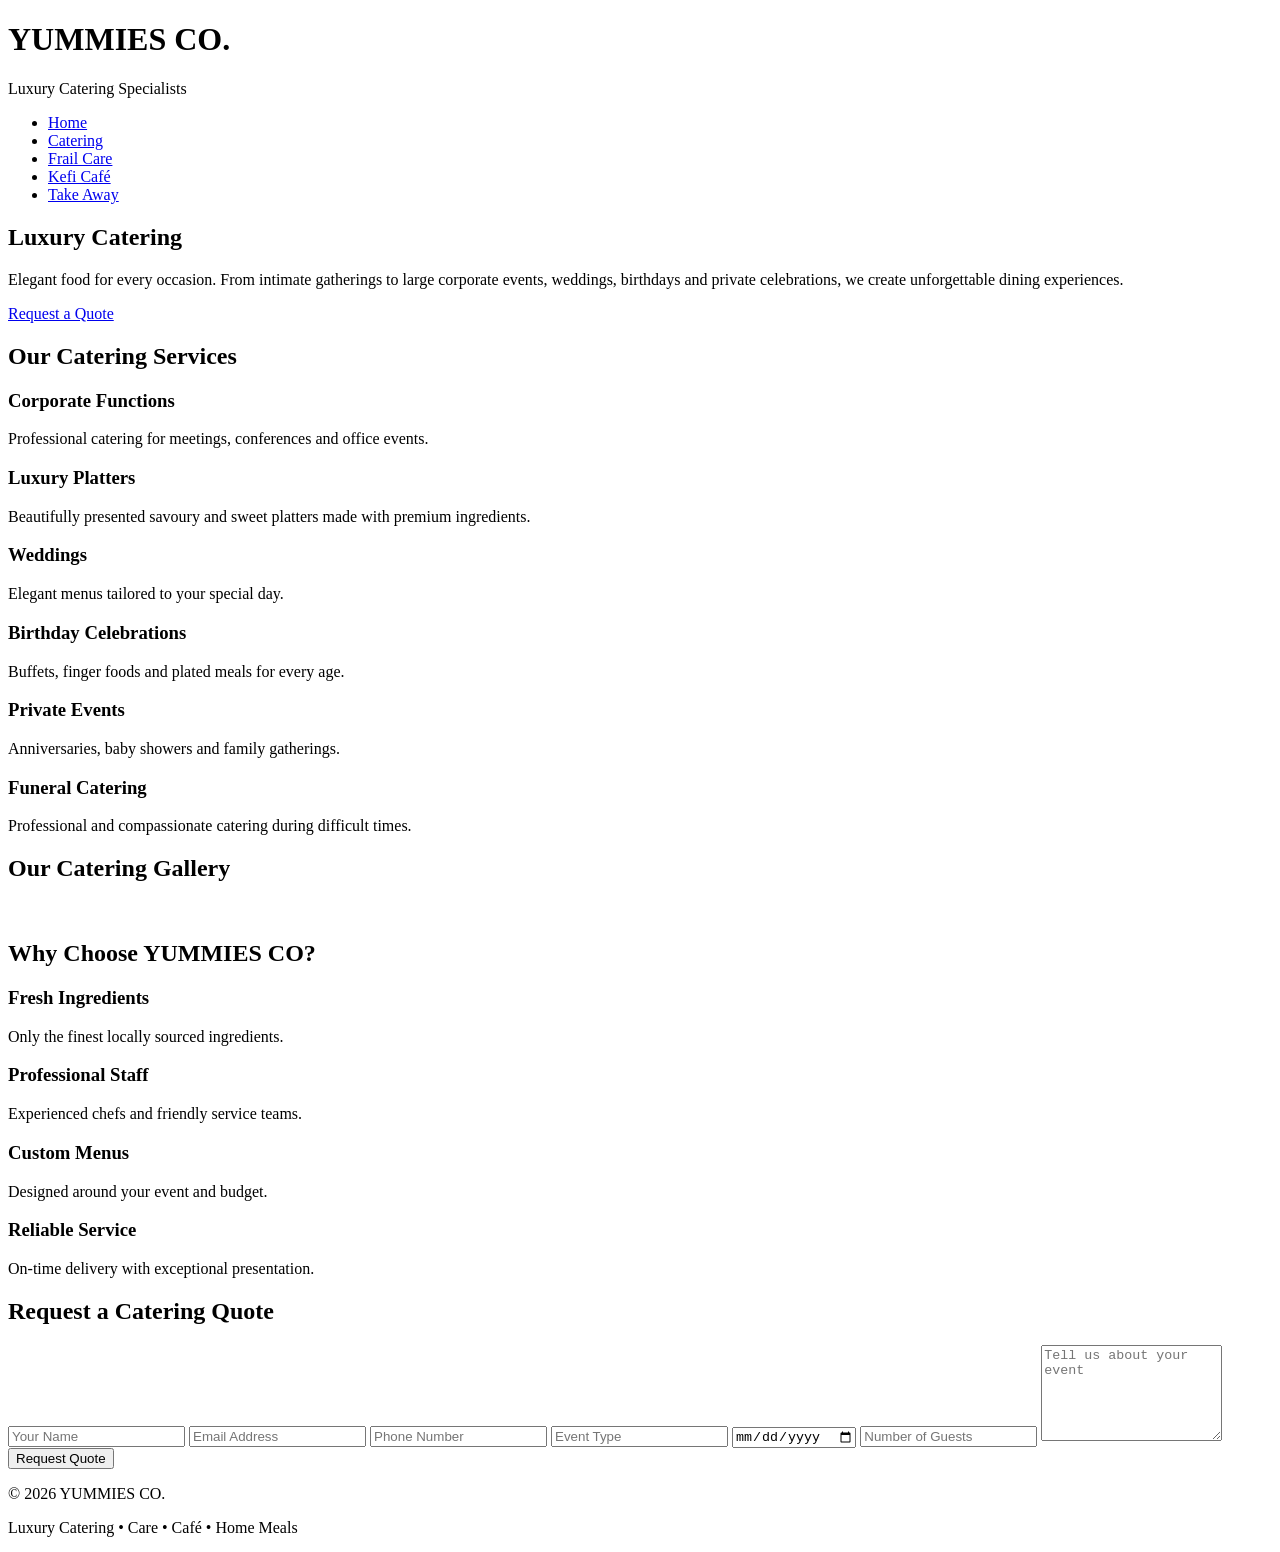
==== catering.html @ b4af62aa "Create catering.html" ====
<!DOCTYPE html>
<html lang="en">
<head>

<meta charset="UTF-8">
<meta name="viewport" content="width=device-width, initial-scale=1.0">

<title>YUMMIES CO. | Catering</title>

<link rel="stylesheet" href="style.css">

<link href="https://fonts.googleapis.com/css2?family=Cinzel:wght@400;600;700&family=Poppins:wght@300;400;500;600&display=swap" rel="stylesheet">

</head>

<body>

<header>

<div class="logo">
<h1>YUMMIES CO.</h1>
<p>Luxury Catering Specialists</p>
</div>

<nav>
<ul>
<li><a href="index.html">Home</a></li>
<li><a href="catering.html" class="active">Catering</a></li>
<li><a href="frailcare.html">Frail Care</a></li>
<li><a href="kefi.html">Kefi Café</a></li>
<li><a href="takeaway.html">Take Away</a></li>
</ul>
</nav>

</header>

<section class="hero catering-hero">

<div class="hero-text">

<h1>Luxury Catering</h1>

<p>
Elegant food for every occasion. From intimate gatherings to large corporate events, weddings, birthdays and private celebrations, we create unforgettable dining experiences.
</p>

<a href="#quote" class="btn">Request a Quote</a>

</div>

</section>

<section class="services">

<h2>Our Catering Services</h2>

<div class="service-grid">

<div class="card">
<h3>Corporate Functions</h3>
<p>Professional catering for meetings, conferences and office events.</p>
</div>

<div class="card">
<h3>Luxury Platters</h3>
<p>Beautifully presented savoury and sweet platters made with premium ingredients.</p>
</div>

<div class="card">
<h3>Weddings</h3>
<p>Elegant menus tailored to your special day.</p>
</div>

<div class="card">
<h3>Birthday Celebrations</h3>
<p>Buffets, finger foods and plated meals for every age.</p>
</div>

<div class="card">
<h3>Private Events</h3>
<p>Anniversaries, baby showers and family gatherings.</p>
</div>

<div class="card">
<h3>Funeral Catering</h3>
<p>Professional and compassionate catering during difficult times.</p>
</div>

</div>

</section>

<section class="gallery">

<h2>Our Catering Gallery</h2>

<div class="gallery-grid">

<img src="images/catering1.jpg" alt="">
<img src="images/catering2.jpg" alt="">
<img src="images/catering3.jpg" alt="">
<img src="images/catering4.jpg" alt="">
<img src="images/catering5.jpg" alt="">
<img src="images/catering6.jpg" alt="">
<img src="images/catering7.jpg" alt="">
<img src="images/catering8.jpg" alt="">
<img src="images/catering9.jpg" alt="">
<img src="images/catering10.jpg" alt="">

</div>

</section>

<section class="why">

<h2>Why Choose YUMMIES CO?</h2>

<div class="service-grid">

<div class="card">
<h3>Fresh Ingredients</h3>
<p>Only the finest locally sourced ingredients.</p>
</div>

<div class="card">
<h3>Professional Staff</h3>
<p>Experienced chefs and friendly service teams.</p>
</div>

<div class="card">
<h3>Custom Menus</h3>
<p>Designed around your event and budget.</p>
</div>

<div class="card">
<h3>Reliable Service</h3>
<p>On-time delivery with exceptional presentation.</p>
</div>

</div>

</section>

<section id="quote" class="contact">

<h2>Request a Catering Quote</h2>

<form>

<input type="text" placeholder="Your Name">

<input type="email" placeholder="Email Address">

<input type="text" placeholder="Phone Number">

<input type="text" placeholder="Event Type">

<input type="date">

<input type="number" placeholder="Number of Guests">

<textarea rows="6" placeholder="Tell us about your event"></textarea>

<button type="submit" class="btn">
Request Quote
</button>

</form>

</section>

<footer>

<p>© 2026 YUMMIES CO.</p>

<p>Luxury Catering • Care • Café • Home Meals</p>

</footer>

<script src="script.js"></script>

</body>
</html>
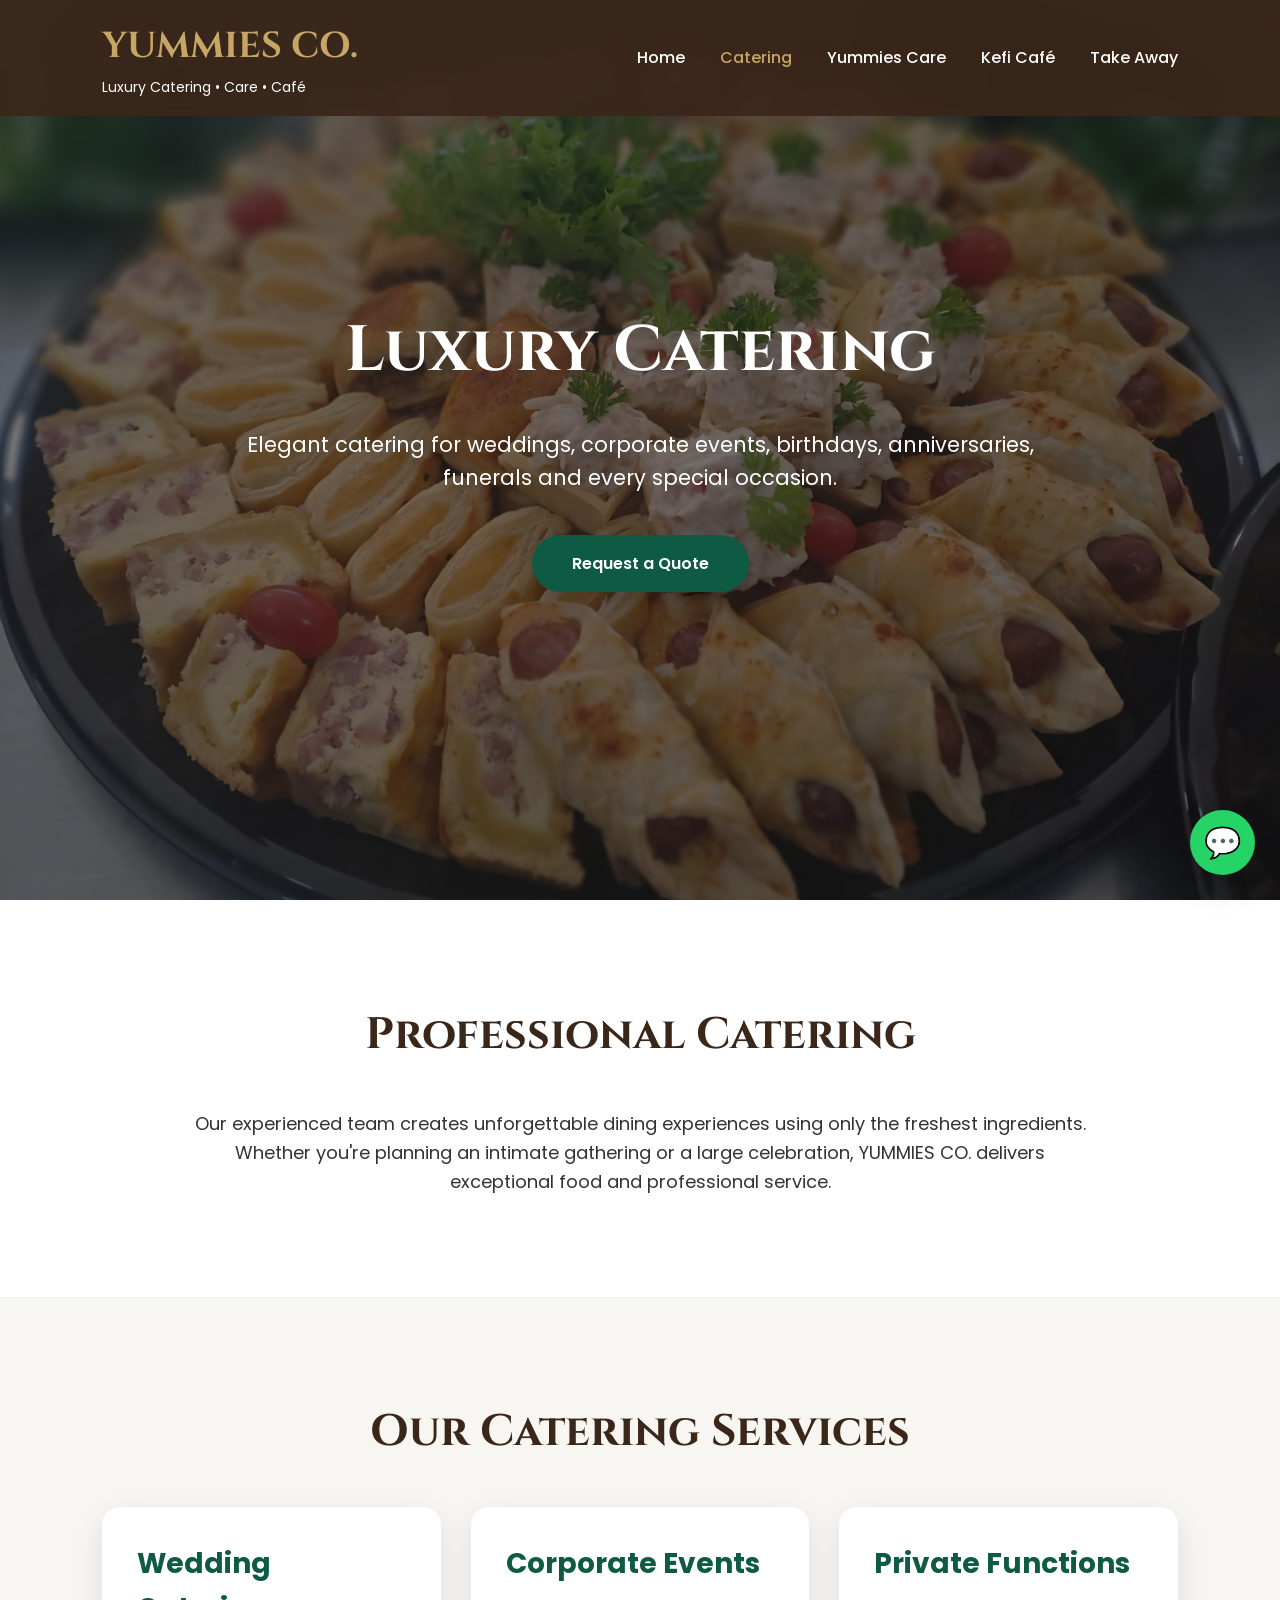
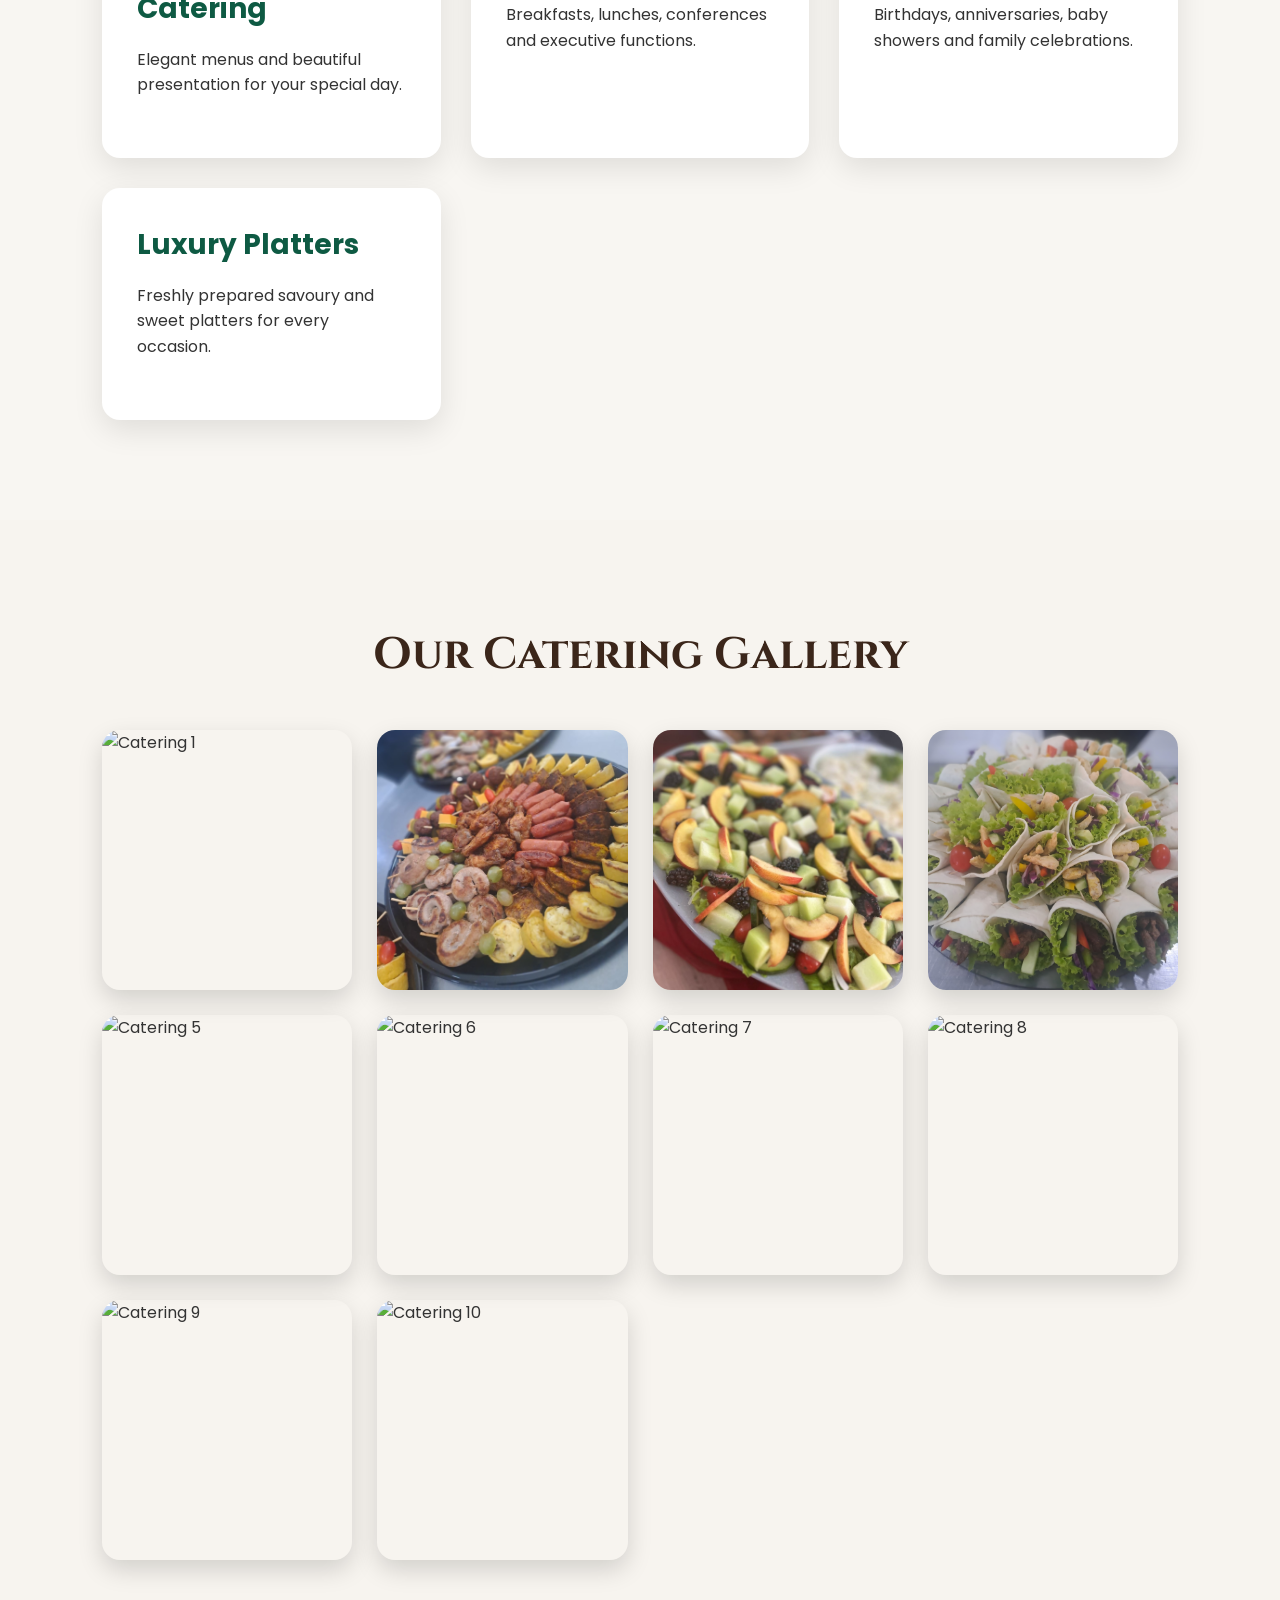
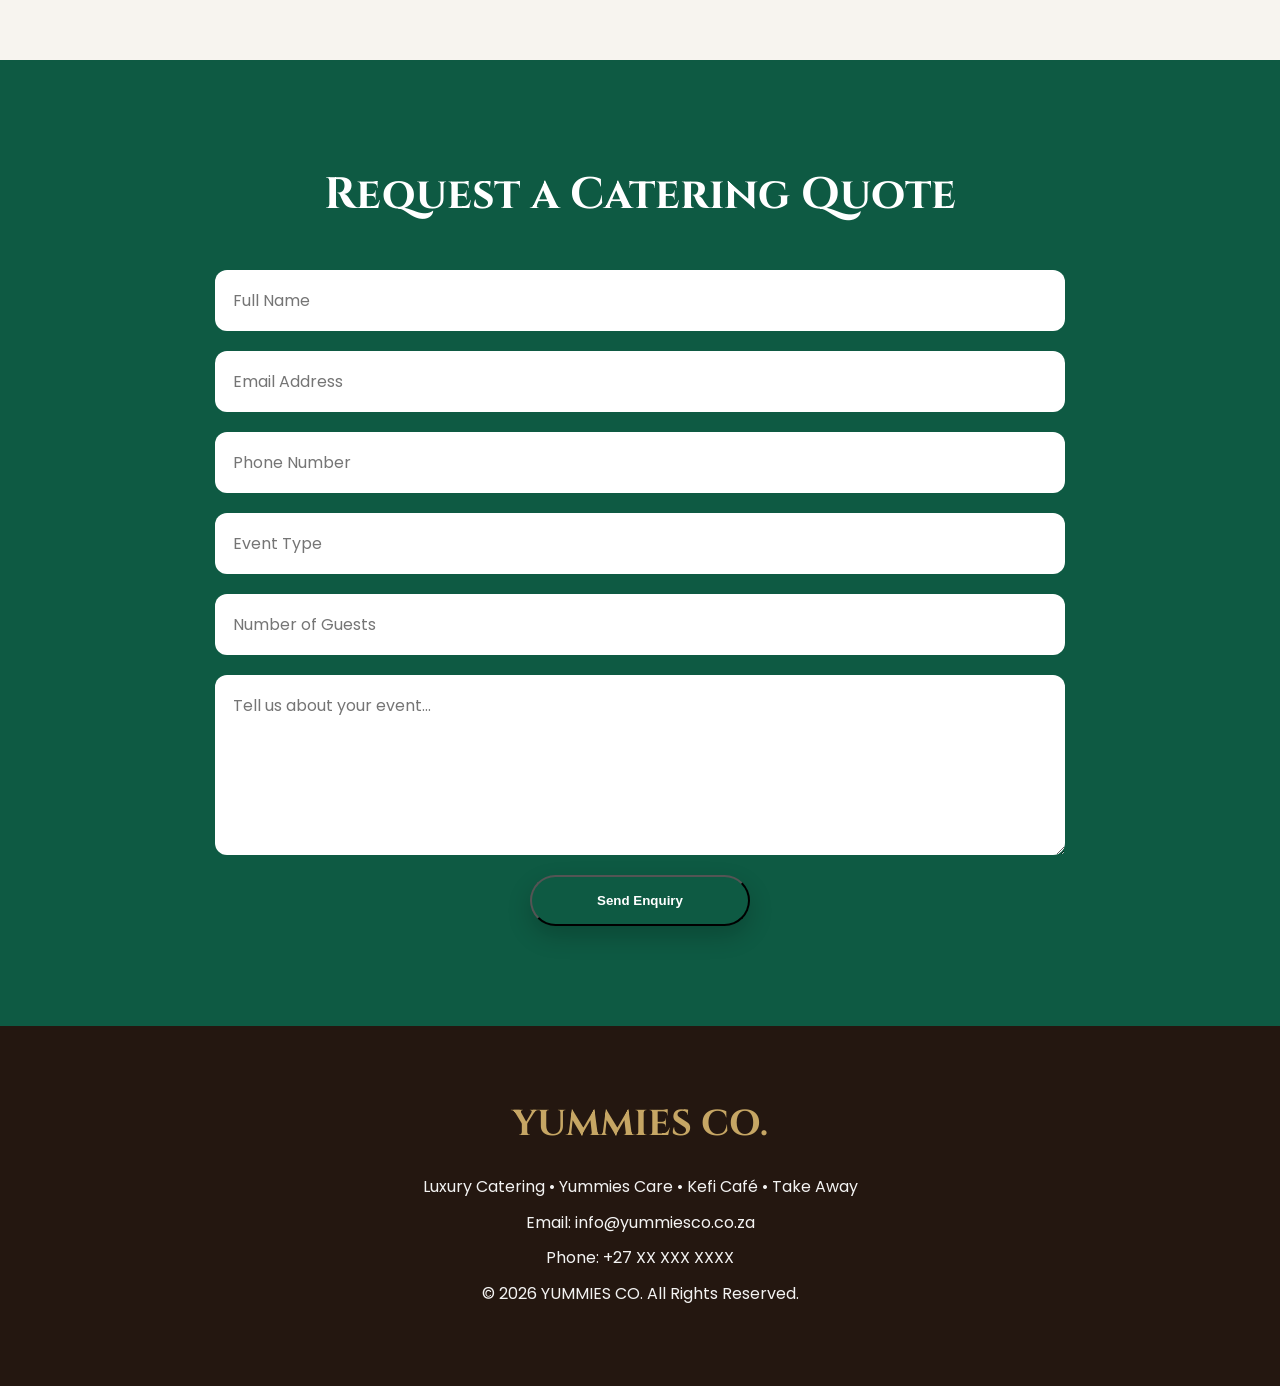
==== commit 2573c5de: "Update catering.html" ====
--- a/catering.html
+++ b/catering.html
@@ -1,5 +1,6 @@
 <!DOCTYPE html>
 <html lang="en">
+
 <head>
 
 <meta charset="UTF-8">
@@ -9,7 +10,7 @@
 
 <link rel="stylesheet" href="style.css">
 
-<link href="https://fonts.googleapis.com/css2?family=Cinzel:wght@400;600;700&family=Poppins:wght@300;400;500;600&display=swap" rel="stylesheet">
+<link href="https://fonts.googleapis.com/css2?family=Cinzel:wght@500;700&family=Poppins:wght@300;400;500;600&display=swap" rel="stylesheet">
 
 </head>
 
@@ -19,14 +20,14 @@
 
 <div class="logo">
 <h1>YUMMIES CO.</h1>
-<p>Luxury Catering Specialists</p>
+<p>Luxury Catering • Care • Café</p>
 </div>
 
 <nav>
 <ul>
 <li><a href="index.html">Home</a></li>
 <li><a href="catering.html" class="active">Catering</a></li>
-<li><a href="frailcare.html">Frail Care</a></li>
+<li><a href="frailcare.html">Yummies Care</a></li>
 <li><a href="kefi.html">Kefi Café</a></li>
 <li><a href="takeaway.html">Take Away</a></li>
 </ul>
@@ -41,12 +42,24 @@
 <h1>Luxury Catering</h1>
 
 <p>
-Elegant food for every occasion. From intimate gatherings to large corporate events, weddings, birthdays and private celebrations, we create unforgettable dining experiences.
+Elegant catering for weddings, corporate events, birthdays, anniversaries, funerals and every special occasion.
 </p>
 
-<a href="#quote" class="btn">Request a Quote</a>
+<a href="#contact" class="btn">Request a Quote</a>
 
 </div>
+
+</section>
+
+<section class="about">
+
+<h2>Professional Catering</h2>
+
+<p>
+
+Our experienced team creates unforgettable dining experiences using only the freshest ingredients. Whether you're planning an intimate gathering or a large celebration, YUMMIES CO. delivers exceptional food and professional service.
+
+</p>
 
 </section>
 
@@ -57,33 +70,23 @@
 <div class="service-grid">
 
 <div class="card">
-<h3>Corporate Functions</h3>
-<p>Professional catering for meetings, conferences and office events.</p>
+<h3>Wedding Catering</h3>
+<p>Elegant menus and beautiful presentation for your special day.</p>
+</div>
+
+<div class="card">
+<h3>Corporate Events</h3>
+<p>Breakfasts, lunches, conferences and executive functions.</p>
+</div>
+
+<div class="card">
+<h3>Private Functions</h3>
+<p>Birthdays, anniversaries, baby showers and family celebrations.</p>
 </div>
 
 <div class="card">
 <h3>Luxury Platters</h3>
-<p>Beautifully presented savoury and sweet platters made with premium ingredients.</p>
-</div>
-
-<div class="card">
-<h3>Weddings</h3>
-<p>Elegant menus tailored to your special day.</p>
-</div>
-
-<div class="card">
-<h3>Birthday Celebrations</h3>
-<p>Buffets, finger foods and plated meals for every age.</p>
-</div>
-
-<div class="card">
-<h3>Private Events</h3>
-<p>Anniversaries, baby showers and family gatherings.</p>
-</div>
-
-<div class="card">
-<h3>Funeral Catering</h3>
-<p>Professional and compassionate catering during difficult times.</p>
+<p>Freshly prepared savoury and sweet platters for every occasion.</p>
 </div>
 
 </div>
@@ -96,74 +99,40 @@
 
 <div class="gallery-grid">
 
-<img src="images/catering1.jpg" alt="">
-<img src="images/catering2.jpg" alt="">
-<img src="images/catering3.jpg" alt="">
-<img src="images/catering4.jpg" alt="">
-<img src="images/catering5.jpg" alt="">
-<img src="images/catering6.jpg" alt="">
-<img src="images/catering7.jpg" alt="">
-<img src="images/catering8.jpg" alt="">
-<img src="images/catering9.jpg" alt="">
-<img src="images/catering10.jpg" alt="">
+<img src="catering1.jpg" alt="Catering 1">
+<img src="catering2.jpg" alt="Catering 2">
+<img src="catering3.jpg" alt="Catering 3">
+<img src="catering4.jpg" alt="Catering 4">
+<img src="catering5.jpg" alt="Catering 5">
+<img src="catering6.jpg" alt="Catering 6">
+<img src="catering7.jpg" alt="Catering 7">
+<img src="catering8.jpg" alt="Catering 8">
+<img src="catering9.jpg" alt="Catering 9">
+<img src="catering10.jpg" alt="Catering 10">
 
 </div>
 
 </section>
 
-<section class="why">
-
-<h2>Why Choose YUMMIES CO?</h2>
-
-<div class="service-grid">
-
-<div class="card">
-<h3>Fresh Ingredients</h3>
-<p>Only the finest locally sourced ingredients.</p>
-</div>
-
-<div class="card">
-<h3>Professional Staff</h3>
-<p>Experienced chefs and friendly service teams.</p>
-</div>
-
-<div class="card">
-<h3>Custom Menus</h3>
-<p>Designed around your event and budget.</p>
-</div>
-
-<div class="card">
-<h3>Reliable Service</h3>
-<p>On-time delivery with exceptional presentation.</p>
-</div>
-
-</div>
-
-</section>
-
-<section id="quote" class="contact">
+<section id="contact" class="contact">
 
 <h2>Request a Catering Quote</h2>
 
 <form>
 
-<input type="text" placeholder="Your Name">
+<input type="text" placeholder="Full Name" required>
 
-<input type="email" placeholder="Email Address">
+<input type="email" placeholder="Email Address" required>
 
-<input type="text" placeholder="Phone Number">
+<input type="tel" placeholder="Phone Number">
 
 <input type="text" placeholder="Event Type">
 
-<input type="date">
-
 <input type="number" placeholder="Number of Guests">
 
-<textarea rows="6" placeholder="Tell us about your event"></textarea>
+<textarea placeholder="Tell us about your event..." required></textarea>
 
-<button type="submit" class="btn">
-Request Quote
-</button>
+<button class="btn" type="submit">Send Enquiry</button>
 
 </form>
 
@@ -171,13 +140,20 @@
 
 <footer>
 
-<p>© 2026 YUMMIES CO.</p>
+<h3>YUMMIES CO.</h3>
 
-<p>Luxury Catering • Care • Café • Home Meals</p>
+<p>Luxury Catering • Yummies Care • Kefi Café • Take Away</p>
+
+<p>Email: info@yummiesco.co.za</p>
+
+<p>Phone: +27 XX XXX XXXX</p>
+
+<p>&copy; <span class="year">2026</span> YUMMIES CO. All Rights Reserved.</p>
 
 </footer>
 
 <script src="script.js"></script>
 
 </body>
+
 </html>
--- a/style.css
+++ b/style.css
@@ -0,0 +1,774 @@
+/* =======================================
+   YUMMIES CO.
+   STYLE.CSS
+   Premium Hospitality Theme
+======================================= */
+
+/* GOOGLE FONTS */
+
+@import url('https://fonts.googleapis.com/css2?family=Cinzel:wght@500;700&family=Poppins:wght@300;400;500;600&display=swap');
+
+/* RESET */
+
+*{
+margin:0;
+padding:0;
+box-sizing:border-box;
+}
+
+html{
+scroll-behavior:smooth;
+}
+
+body{
+
+font-family:'Poppins',sans-serif;
+background:#f8f6f2;
+color:#333;
+line-height:1.6;
+
+}
+
+/* COLOURS */
+
+:root{
+
+--green:#0E5A43;
+--brown:#3B261A;
+--gold:#C6A664;
+--cream:#F7F4EF;
+--white:#ffffff;
+
+}
+
+/* HEADER */
+
+header{
+
+position:fixed;
+top:0;
+left:0;
+width:100%;
+padding:18px 8%;
+
+display:flex;
+justify-content:space-between;
+align-items:center;
+
+background:rgba(59,38,26,.92);
+
+backdrop-filter:blur(12px);
+
+z-index:999;
+
+transition:.3s;
+
+}
+
+.logo h1{
+
+font-family:'Cinzel',serif;
+font-size:36px;
+color:var(--gold);
+
+}
+
+.logo p{
+
+color:white;
+font-size:14px;
+
+}
+
+/* NAVIGATION */
+
+nav ul{
+
+display:flex;
+list-style:none;
+gap:35px;
+
+}
+
+nav a{
+
+color:white;
+text-decoration:none;
+font-weight:500;
+transition:.3s;
+
+}
+
+nav a:hover,
+nav a.active{
+
+color:var(--gold);
+
+}
+
+/* HERO */
+
+.hero{
+
+height:100vh;
+
+background:
+
+linear-gradient(rgba(0,0,0,.55),
+rgba(0,0,0,.55)),
+
+url(hero.jpg);
+
+background-size:cover;
+background-position:center;
+
+display:flex;
+justify-content:center;
+align-items:center;
+text-align:center;
+
+padding:20px;
+
+}
+
+.hero-text{
+
+max-width:850px;
+
+}
+
+.hero h1{
+
+font-family:'Cinzel',serif;
+font-size:64px;
+
+color:white;
+
+margin-bottom:25px;
+
+}
+
+.hero p{
+
+font-size:21px;
+
+color:white;
+
+margin-bottom:40px;
+
+}
+
+/* BUTTON */
+
+.btn{
+
+display:inline-block;
+
+padding:16px 40px;
+
+background:var(--green);
+
+color:white;
+
+text-decoration:none;
+
+border-radius:40px;
+
+font-weight:600;
+
+transition:.3s;
+
+}
+
+.btn:hover{
+
+background:var(--gold);
+
+color:#222;
+
+transform:translateY(-3px);
+
+}
+
+/* SECTIONS */
+
+section{
+
+padding:100px 8%;
+
+}
+
+section h2{
+
+text-align:center;
+
+font-family:'Cinzel',serif;
+
+font-size:44px;
+
+margin-bottom:40px;
+
+color:var(--brown);
+
+}
+
+/* ABOUT */
+
+.about{
+
+background:white;
+
+}
+
+.about p{
+
+max-width:900px;
+
+margin:auto;
+
+text-align:center;
+
+font-size:18px;
+
+}
+
+/* SERVICE GRID */
+
+.service-grid{
+
+display:grid;
+
+grid-template-columns:repeat(auto-fit,minmax(280px,1fr));
+
+gap:30px;
+
+}
+
+/* CARDS */
+
+.card{
+
+background:white;
+
+padding:35px;
+
+border-radius:18px;
+
+box-shadow:0 10px 30px rgba(0,0,0,.10);
+
+transition:.35s;
+
+}
+
+.card:hover{
+
+transform:translateY(-10px);
+
+}
+
+.card h3{
+
+font-size:28px;
+
+color:var(--green);
+
+margin-bottom:15px;
+
+}
+
+.card p{
+
+margin-bottom:25px;
+
+}
+
+/* GALLERY */
+
+.gallery{
+
+background:var(--cream);
+
+}
+
+.gallery-grid{
+
+display:grid;
+
+grid-template-columns:repeat(auto-fit,minmax(250px,1fr));
+
+gap:25px;
+
+}
+
+.gallery img{
+
+width:100%;
+
+height:260px;
+
+object-fit:cover;
+
+border-radius:18px;
+
+transition:.3s;
+
+box-shadow:0 10px 25px rgba(0,0,0,.15);
+
+}
+
+.gallery img:hover{
+
+transform:scale(1.05);
+
+}/* =======================================
+   PART 2
+   Forms • CTA • Footer • Features
+======================================= */
+
+/* FEATURES */
+
+.features{
+background:#ffffff;
+}
+
+.features .service-grid{
+margin-top:40px;
+}
+
+/* CONTACT */
+
+.contact{
+
+background:var(--green);
+
+padding:100px 8%;
+
+color:white;
+
+}
+
+.contact h2{
+
+color:white;
+
+}
+
+.contact form{
+
+max-width:850px;
+
+margin:auto;
+
+display:flex;
+
+flex-direction:column;
+
+gap:20px;
+
+}
+
+.contact input,
+.contact textarea{
+
+padding:18px;
+
+border:none;
+
+border-radius:12px;
+
+font-size:16px;
+
+font-family:'Poppins',sans-serif;
+
+outline:none;
+
+}
+
+.contact textarea{
+
+min-height:180px;
+
+resize:vertical;
+
+}
+
+.contact button{
+
+width:220px;
+
+margin:auto;
+
+}
+
+/* CTA */
+
+.cta{
+
+background:
+
+linear-gradient(135deg,
+
+var(--brown),
+
+var(--green));
+
+color:white;
+
+text-align:center;
+
+}
+
+.cta h2{
+
+color:white;
+
+font-size:48px;
+
+}
+
+.cta p{
+
+max-width:750px;
+
+margin:25px auto;
+
+font-size:20px;
+
+}
+
+/* FOOTER */
+
+footer{
+
+background:#241710;
+
+padding:70px 8%;
+
+text-align:center;
+
+color:white;
+
+}
+
+footer h3{
+
+font-family:'Cinzel',serif;
+
+font-size:36px;
+
+color:var(--gold);
+
+margin-bottom:20px;
+
+}
+
+footer p{
+
+margin:10px 0;
+
+opacity:.95;
+
+}
+
+footer a{
+
+color:white;
+
+text-decoration:none;
+
+}
+
+footer a:hover{
+
+color:var(--gold);
+
+}
+
+/* HERO BANNERS */
+
+.catering-hero{
+
+background:
+
+linear-gradient(rgba(0,0,0,.55),
+
+rgba(0,0,0,.55)),
+
+url(catering-banner.jpg);
+
+background-size:cover;
+
+background-position:center;
+
+}
+
+.care-hero{
+
+background:
+
+linear-gradient(rgba(0,0,0,.55),
+
+rgba(0,0,0,.55)),
+
+url(care-banner.jpg);
+
+background-size:cover;
+
+background-position:center;
+
+}
+
+.kefi-hero{
+
+background:
+
+linear-gradient(rgba(0,0,0,.55),
+
+rgba(0,0,0,.55)),
+
+url(kefi-banner.jpg);
+
+background-size:cover;
+
+background-position:center;
+
+}
+
+.takeaway-hero{
+
+background:
+
+linear-gradient(rgba(0,0,0,.55),
+
+rgba(0,0,0,.55)),
+
+url(takeaway-banner.jpg);
+
+background-size:cover;
+
+background-position:center;
+
+}
+
+/* HOVER EFFECTS */
+
+.card:hover{
+
+border-bottom:5px solid var(--gold);
+
+}
+
+.gallery img:hover{
+
+box-shadow:0 20px 40px rgba(0,0,0,.25);
+
+}
+
+.btn{
+
+box-shadow:0 10px 25px rgba(0,0,0,.20);
+
+}
+
+.btn:hover{
+
+box-shadow:0 15px 35px rgba(0,0,0,.35);
+
+}
+
+/* SCROLLBAR */
+
+::-webkit-scrollbar{
+
+width:10px;
+
+}
+
+::-webkit-scrollbar-track{
+
+background:#efe8dc;
+
+}
+
+::-webkit-scrollbar-thumb{
+
+background:var(--green);
+
+border-radius:20px;
+
+}
+
+::-webkit-scroll/* ==========================================
+   PART 3
+   Responsive • Animations • Utilities
+==========================================*/
+
+/* Fade Animation */
+
+.fade-in{
+opacity:0;
+transform:translateY(40px);
+transition:all .8s ease;
+}
+
+.fade-in.show{
+opacity:1;
+transform:translateY(0);
+}
+
+/* Floating WhatsApp Button */
+
+.whatsapp{
+position:fixed;
+bottom:25px;
+right:25px;
+width:65px;
+height:65px;
+background:#25D366;
+color:white;
+border-radius:50%;
+display:flex;
+justify-content:center;
+align-items:center;
+font-size:30px;
+text-decoration:none;
+box-shadow:0 10px 30px rgba(0,0,0,.25);
+z-index:999;
+transition:.3s;
+}
+
+.whatsapp:hover{
+transform:scale(1.1);
+}
+
+/* Back To Top */
+
+.top-btn{
+position:fixed;
+bottom:105px;
+right:25px;
+width:55px;
+height:55px;
+background:var(--green);
+color:white;
+display:flex;
+justify-content:center;
+align-items:center;
+border-radius:50%;
+text-decoration:none;
+font-size:22px;
+opacity:0;
+pointer-events:none;
+transition:.3s;
+z-index:998;
+}
+
+.top-btn.show{
+opacity:1;
+pointer-events:auto;
+}
+
+/* Lightbox */
+
+.lightbox{
+position:fixed;
+top:0;
+left:0;
+width:100%;
+height:100%;
+background:rgba(0,0,0,.9);
+display:none;
+justify-content:center;
+align-items:center;
+z-index:9999;
+padding:20px;
+}
+
+.lightbox.active{
+display:flex;
+}
+
+.lightbox img{
+max-width:90%;
+max-height:90%;
+border-radius:15px;
+box-shadow:0 20px 40px rgba(0,0,0,.5);
+}
+
+/* Mobile Menu Button */
+
+.menu-button{
+display:none;
+font-size:30px;
+color:white;
+cursor:pointer;
+}
+
+/* Ripple Effect */
+
+.btn{
+position:relative;
+overflow:hidden;
+}
+
+.ripple{
+position:absolute;
+border-radius:50%;
+transform:scale(0);
+animation:ripple .6s linear;
+background:rgba(255,255,255,.5);
+}
+
+@keyframes ripple{
+to{
+transform:scale(4);
+opacity:0;
+}
+}
+
+/* Responsive */
+
+@media (max-width:992px){
+
+header{
+flex-direction:column;
+padding:20px;
+}
+
+nav ul{
+flex-wrap:wrap;
+justify-content:center;
+gap:18px;
+}
+
+.hero h1{
+font-size:50px;
+}
+
+.hero p{
+font-size:18px;
+}
+
+section{
+padding:80px 5%;
+}
+
+}
+
+@media (max-width:768px){
+
+header{
+padding:15px;
+}
+
+.logo h1{
+font-size:28px;
+}
+
+.logo p{
+font-size:12px;
+}
+
+.menu-button{
+display:block;
+margin-top:15
